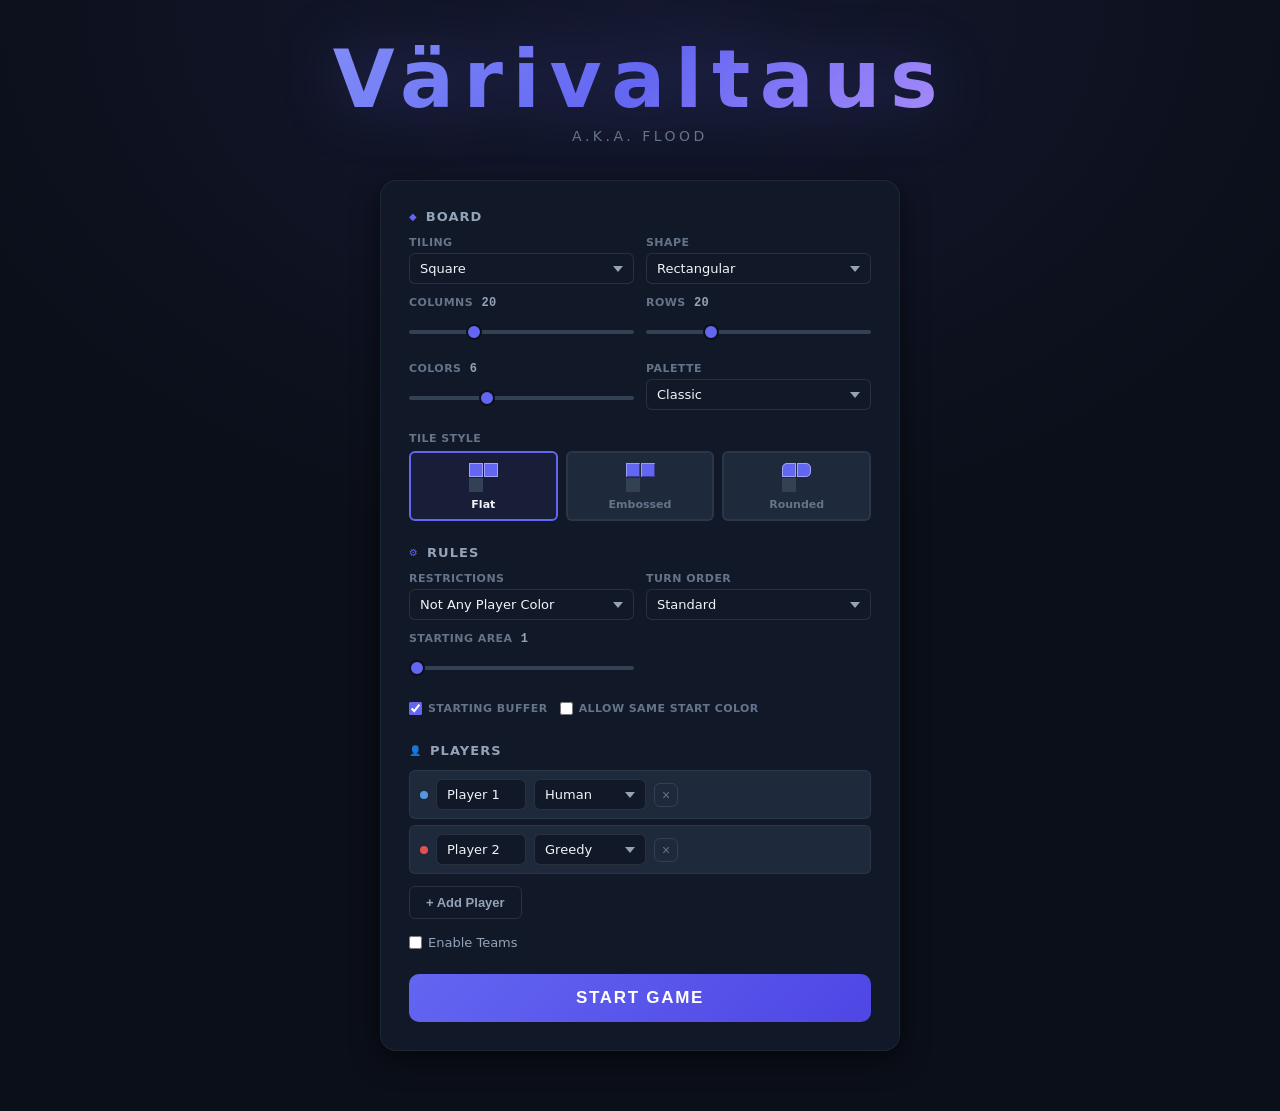
==== index.html @ b1b50ca6 "Add dual semi-regular tilings" ====
<!DOCTYPE html>
<html lang="en">
<head>
    <meta charset="UTF-8">
    <meta name="viewport" content="width=device-width, initial-scale=1.0, user-scalable=no">
    <title>Flood</title>
    <link rel="stylesheet" href="style.css">
</head>
<body>
    <!-- ==================== SETUP SCREEN ==================== -->
    <div id="setup-screen">
        <div class="setup-header">
            <h1 class="game-title">Värivaltaus</h1>
            <p class="game-subtitle">a.k.a. Flood</p>
        </div>

        <div id="setup-panel" class="setup-card">
            <div class="setup-section">
                <div class="section-heading">
                    <span class="section-icon">◆</span> Board
                </div>
                <div class="setup-grid">
                    <div class="setup-group">
                        <label for="board-type">Tiling</label>
                        <select id="board-type">
                            <option value="square">Square</option>
                            <option value="triangle">Triangle</option>
                            <option value="hex">Hex</option>
                            <option value="trihexagonal">Trihexagonal (3.6.3.6)</option>
                            <option value="truncated-hexagonal">Truncated Hexagonal (3.12.12)</option>
                            <option value="truncated-trihexagonal">Truncated Trihexagonal (4.6.12)</option>
                            <option value="snub-square">Snub Square (3.3.4.3.4)</option>
                            <option value="snub-trihexagonal">Snub Trihexagonal (3.3.3.3.6)</option>
                            <option value="elongated-triangular">Elongated Triangular (3.3.3.4.4)</option>
                            <option value="rhombitrihexagonal">Rhombitrihex</option>
                            <option value="pentagon-cairo">Cairo Pentagon</option>
                            <option value="pentagon-prismatic">Prismatic Pentagon (V3.3.3.4.4)</option>
                            <option value="pentagon-floret">Floret Pentagon (V3.3.3.3.6)</option>
                            <option value="deltoidal-trihexagonal">Deltoidal Trihexagonal (V3.4.6.4)</option>
                            <option value="rhombille">Rhombille (V3.6.3.6)</option>
                            <option value="triakis-triangular">Triakis Triangular (V3.12.12)</option>
                            <option value="kisrhombille">Kisrhombille (V4.6.12)</option>
                            <option value="tetrakis-square">Tetrakis Square (V4.8.8)</option>
                            <option value="4.8.8">Octagon & Square (4.8.8)</option>
                            <option value="voronoi-jittered">Voronoi (Jittered)</option>
                            <option value="voronoi-random">Voronoi (Random)</option>
                        </select>
                    </div>
                    <div class="setup-group">
                        <label for="board-shape">Shape</label>
                        <select id="board-shape">
                            <option value="rectangular">Rectangular</option>
                            <option value="triangular">Triangular</option>
                            <option value="hexagonal">Hexagonal</option>
                            <option value="circular">Circular</option>
                        </select>
                    </div>
                    <div class="setup-group">
                        <label>Columns <output id="board-cols-val">20</output></label>
                        <input type="range" id="board-cols" value="20" min="5" max="60" step="1" oninput="document.getElementById('board-cols-val').textContent=this.value">
                    </div>
                    <div class="setup-group">
                        <label>Rows <output id="board-rows-val">20</output></label>
                        <input type="range" id="board-rows" value="20" min="5" max="60" step="1" oninput="document.getElementById('board-rows-val').textContent=this.value">
                    </div>
                    <div class="setup-group">
                        <label>Colors <output id="color-count-val">6</output></label>
                        <input type="range" id="color-count" value="6" min="3" max="12" step="1" oninput="document.getElementById('color-count-val').textContent=this.value">
                    </div>
                    <div class="setup-group">
                        <label for="palette">Palette</label>
                        <select id="palette"></select>
                    </div>
                </div>
                <div class="tile-style-group">
                    <label>Tile Style</label>
                    <div class="tile-style-selector" id="tile-style-selector">
                        <button type="button" class="ts-btn active" data-style="flat">
                            <span class="ts-preview ts-flat"><span></span><span></span><span></span></span>
                            Flat
                        </button>
                        <button type="button" class="ts-btn" data-style="embossed">
                            <span class="ts-preview ts-embossed"><span></span><span></span><span></span></span>
                            Embossed
                        </button>
                        <button type="button" class="ts-btn" data-style="rounded">
                            <span class="ts-preview ts-rounded"><span></span><span></span><span></span></span>
                            Rounded
                        </button>
                    </div>
                    <input type="hidden" id="tile-style" value="flat">
                    <div class="tile-style-options" id="emboss-options" hidden>
                        <label>Emboss Size <output id="emboss-size-val">1.5</output></label>
                        <input type="range" id="emboss-size" min="0.5" max="4" step="0.5" value="1.5" oninput="document.getElementById('emboss-size-val').value=this.value">
                        <label>Emboss Strength <output id="emboss-opacity-val">50</output>%</label>
                        <input type="range" id="emboss-opacity" min="10" max="100" step="5" value="50" oninput="document.getElementById('emboss-opacity-val').value=this.value">
                    </div>
                    <div class="tile-style-options" id="gutter-options" hidden>
                        <label>Gutter Size <output id="gutter-size-val">4</output>%</label>
                        <input type="range" id="gutter-size" min="0" max="15" step="1" value="4" oninput="document.getElementById('gutter-size-val').value=this.value">
                    </div>
                </div>
            </div>

            <div class="setup-section">
                <div class="section-heading">
                    <span class="section-icon">⚙</span> Rules
                </div>
                <div class="setup-grid">
                    <div class="setup-group">
                        <label for="color-restrictions">Restrictions</label>
                        <select id="color-restrictions">
                            <option value="notOwnColor">Not Own Color</option>
                            <option value="notAnyPlayerColor" selected>Not Any Player Color</option>
                            <option value="notAdjacentEnemyColor">Not Adjacent Enemy</option>
                        </select>
                    </div>
                    <div class="setup-group">
                        <label for="turn-order">Turn Order</label>
                        <select id="turn-order">
                            <option value="players">Standard</option>
                            <option value="snake">Snake</option>
                        </select>
                    </div>

                    <div class="setup-group">
                        <label>Starting Area <output id="starting-area-size-val">1</output></label>
                        <input type="range" id="starting-area-size" value="1" min="1" max="10" step="1" oninput="document.getElementById('starting-area-size-val').textContent=this.value">
                    </div>
                    <div class="setup-group setup-group-checks">
                        <label class="check-label"><input type="checkbox" id="starting-area-buffer" checked> Starting buffer</label>
                        <label class="check-label"><input type="checkbox" id="allow-same-starting-color"> Allow same start color</label>
                    </div>
                </div>
            </div>

            <div class="setup-section">
                <div class="section-heading">
                    <span class="section-icon">👤</span> Players
                </div>
                <div id="player-setup-list"></div>
                <button id="add-player-button" class="btn-ghost">+ Add Player</button>

                <div class="teams-toggle-row">
                    <label class="check-label"><input type="checkbox" id="enable-teams"> Enable Teams</label>
                    <select id="team-territory" class="team-territory-select" style="display:none;">
                        <option value="separatePlayers">Separate territory</option>
                        <option value="merged">Merged territory</option>
                    </select>
                </div>
                <div id="team-assign-panel" style="display:none;"></div>
            </div>

            <button id="start-button">START GAME</button>
        </div>
    </div>

    <!-- ==================== GAME SCREEN ==================== -->
    <div id="game-screen" hidden>
        <div id="game-top-bar">
            <div id="scoreboard"></div>
            <div id="turn-counter">
                <span class="turn-label">Turn</span>
                <span id="turn-count">0</span>
            </div>
        </div>

        <div id="player-strip-top" class="player-strip strip-h" hidden></div>

        <div id="game-middle">
            <div id="player-strip-left" class="player-strip strip-v" hidden></div>
            <div id="canvas-area">
                <canvas id="game-canvas"></canvas>
            </div>
            <div id="player-strip-right" class="player-strip strip-v" hidden></div>
        </div>

        <div id="player-strip-bottom" class="player-strip strip-h" hidden></div>

        <div id="game-bottom-bar">
            <div id="current-turn-info"></div>
            <div id="autoplay-controls" hidden>
                <button id="play-pause-button" class="ctrl-btn" title="Play / Pause">▶</button>
                <button id="step-button" class="ctrl-btn" title="Step once">⏭</button>
                <input type="range" id="speed-slider" min="0" max="1000" step="50" value="500" title="Speed">
            </div>
            <div class="bottom-bar-spacer"></div>
            <button id="show-results-button" class="ctrl-btn" hidden title="Show Results">🏆</button>
            <button id="reset-button" class="ctrl-btn" title="Back to setup">✕</button>
        </div>

        <div id="game-over-overlay" hidden>
            <div class="game-over-card">
                <h2 id="game-over-title"></h2>
                <div id="game-over-scores"></div>
                <div class="game-over-actions">
                    <button id="play-again-button" class="btn-primary">Play Again</button>
                    <button id="view-board-button" class="btn-ghost">View Board</button>
                    <button id="back-to-setup-button" class="btn-ghost">Change Settings</button>
                </div>
            </div>
        </div>
    </div>

    <div id="game-status" style="display:none;"></div>

    <script type="module" src="js/main.js"></script>
</body>
</html>
---- style.css ----
/* ===== DESIGN TOKENS ===== */
:root {
    --bg-deep: #0b0f19;
    --bg-primary: #111827;
    --bg-surface: #1e293b;
    --bg-elevated: #334155;
    --bg-hover: #475569;
    --border-subtle: rgba(255,255,255,0.06);
    --border-default: rgba(255,255,255,0.10);
    --border-emphasis: rgba(255,255,255,0.22);
    --text-primary: #f1f5f9;
    --text-secondary: #94a3b8;
    --text-muted: #64748b;
    --accent: #6366f1;
    --accent-hover: #818cf8;
    --accent-glow: rgba(99,102,241,0.35);
    --success: #22c55e;
    --danger: #ef4444;
    --warning: #f59e0b;
    --radius-sm: 6px;
    --radius-md: 10px;
    --radius-lg: 16px;
    --radius-xl: 24px;
    --shadow-sm: 0 1px 3px rgba(0,0,0,0.4);
    --shadow-md: 0 4px 14px rgba(0,0,0,0.45);
    --shadow-lg: 0 8px 28px rgba(0,0,0,0.55);
    --font: 'Inter', 'Segoe UI', system-ui, -apple-system, sans-serif;
    --font-mono: 'JetBrains Mono', 'Fira Code', 'Consolas', monospace;
    --transition: 0.15s ease;
}

/* ===== RESET & BASE ===== */
*, *::before, *::after { box-sizing: border-box; margin: 0; padding: 0; }

html, body {
    height: 100%;
}

body {
    overflow: hidden;
    font-family: var(--font);
    background: var(--bg-deep);
    color: var(--text-primary);
    -webkit-font-smoothing: antialiased;
    -moz-osx-font-smoothing: grayscale;
    -webkit-tap-highlight-color: transparent;
    user-select: none;
    -webkit-user-select: none;
}

body:has(#setup-screen:not([hidden])) {
    overflow: auto;
}

/* ===== SHARED UI ===== */
.btn-primary {
    display: inline-flex;
    align-items: center;
    justify-content: center;
    padding: 12px 32px;
    font-size: 16px;
    font-weight: 700;
    letter-spacing: 0.06em;
    color: #fff;
    background: var(--accent);
    border: none;
    border-radius: var(--radius-md);
    cursor: pointer;
    transition: background var(--transition), box-shadow var(--transition), transform var(--transition);
    box-shadow: 0 0 0 0 var(--accent-glow);
}
.btn-primary:hover  { background: var(--accent-hover); box-shadow: 0 0 20px var(--accent-glow); }
.btn-primary:active { transform: scale(0.97); }

.btn-ghost {
    display: inline-flex;
    align-items: center;
    padding: 8px 16px;
    font-size: 13px;
    font-weight: 600;
    color: var(--text-secondary);
    background: transparent;
    border: 1px solid var(--border-default);
    border-radius: var(--radius-sm);
    cursor: pointer;
    transition: color var(--transition), border-color var(--transition), background var(--transition);
}
.btn-ghost:hover { color: var(--text-primary); border-color: var(--border-emphasis); background: var(--bg-surface); }

/* Custom form controls */
select, input[type="number"] {
    width: 100%;
    padding: 7px 10px;
    font-size: 13px;
    font-family: var(--font);
    color: var(--text-primary);
    background: var(--bg-primary);
    border: 1px solid var(--border-default);
    border-radius: var(--radius-sm);
    outline: none;
    transition: border-color var(--transition);
    appearance: none;
    -webkit-appearance: none;
}
select { background-image: url("data:image/svg+xml,%3Csvg xmlns='http://www.w3.org/2000/svg' width='10' height='6'%3E%3Cpath d='M0 0l5 6 5-6z' fill='%2394a3b8'/%3E%3C/svg%3E"); background-repeat: no-repeat; background-position: right 10px center; padding-right: 28px; }
select:focus, input[type="number"]:focus { border-color: var(--accent); }
input[type="number"] { -moz-appearance: textfield; }
input[type="number"]::-webkit-inner-spin-button,
input[type="number"]::-webkit-outer-spin-button { opacity: 1; }

input[type="range"] {
    -webkit-appearance: none;
    appearance: none;
    height: 20px;
    background: transparent;
    outline: none;
    cursor: pointer;
}
input[type="range"]::-webkit-slider-runnable-track {
    height: 4px;
    background: var(--bg-elevated);
    border-radius: 2px;
}
input[type="range"]::-webkit-slider-thumb {
    -webkit-appearance: none;
    width: 16px; height: 16px;
    border-radius: 50%;
    background: var(--accent);
    cursor: pointer;
    border: 2px solid var(--bg-deep);
    margin-top: -6px;
}
input[type="range"]::-moz-range-track {
    height: 4px;
    background: var(--bg-elevated);
    border-radius: 2px;
}
input[type="range"]::-moz-range-thumb {
    width: 16px; height: 16px;
    border-radius: 50%;
    background: var(--accent);
    cursor: pointer;
    border: 2px solid var(--bg-deep);
}
input[type="range"]:focus-visible::-webkit-slider-thumb {
    box-shadow: 0 0 0 3px var(--accent-glow);
}
input[type="range"]:focus-visible::-moz-range-thumb {
    box-shadow: 0 0 0 3px var(--accent-glow);
}

input[type="checkbox"] {
    accent-color: var(--accent);
}

/* ===== SETUP SCREEN ===== */
#setup-screen {
    display: flex;
    flex-direction: column;
    align-items: center;
    min-height: 100vh;
    padding: 40px 20px 60px;
    overflow-y: auto;
    background:
        radial-gradient(ellipse 60% 50% at 50% 0%, rgba(99,102,241,0.10) 0%, transparent 100%),
        var(--bg-deep);
}
#setup-screen[hidden] { display: none; }

.setup-header {
    text-align: center;
    margin-bottom: 36px;
}

.game-title {
    font-size: clamp(48px, 10vw, 80px);
    font-weight: 900;
    letter-spacing: 0.12em;
    background: linear-gradient(135deg, #818cf8, #6366f1, #a78bfa);
    -webkit-background-clip: text;
    -webkit-text-fill-color: transparent;
    background-clip: text;
    line-height: 1;
    text-shadow: none;
    filter: drop-shadow(0 0 30px rgba(99,102,241,0.3));
}

.game-subtitle {
    font-size: 14px;
    font-weight: 500;
    letter-spacing: 0.25em;
    text-transform: uppercase;
    color: var(--text-muted);
    margin-top: 8px;
}

.setup-card {
    width: 100%;
    max-width: 520px;
    background: var(--bg-primary);
    border: 1px solid var(--border-subtle);
    border-radius: var(--radius-lg);
    padding: 28px;
    display: flex;
    flex-direction: column;
    gap: 24px;
    box-shadow: var(--shadow-lg);
}

.setup-section {
    display: flex;
    flex-direction: column;
    gap: 12px;
}

.section-heading {
    display: flex;
    align-items: center;
    gap: 8px;
    font-size: 13px;
    font-weight: 700;
    text-transform: uppercase;
    letter-spacing: 0.08em;
    color: var(--text-secondary);
}
.section-icon { color: var(--accent); font-size: 10px; }

.setup-grid {
    display: grid;
    grid-template-columns: 1fr 1fr;
    gap: 12px;
}

.setup-group {
    display: flex;
    flex-direction: column;
    gap: 4px;
}
.setup-group > label {
    font-size: 11px;
    font-weight: 600;
    text-transform: uppercase;
    letter-spacing: 0.04em;
    color: var(--text-muted);
}
.setup-group > label output {
    font-family: var(--font-mono);
    font-size: 12px;
    color: var(--text-secondary);
    margin-left: 4px;
}
.setup-group > input[type="range"] {
    margin-top: 8px;
    margin-bottom: 8px;
}

/* Tile style selector */
.tile-style-group {
    margin-top: 4px;
}
.tile-style-group > label {
    display: block;
    font-size: 11px;
    font-weight: 600;
    text-transform: uppercase;
    letter-spacing: 0.04em;
    color: var(--text-muted);
    margin-bottom: 6px;
}
.tile-style-options {
    margin-top: 8px;
}
.tile-style-options label {
    font-size: 11px;
    color: var(--text-muted);
}
.tile-style-options input[type="range"] {
    width: 100%;
    margin-top: 2px;
}
.tile-style-options[hidden] { display: none; }
.tile-style-selector {
    display: flex;
    gap: 8px;
}
.ts-btn {
    flex: 1;
    display: flex;
    flex-direction: column;
    align-items: center;
    gap: 6px;
    padding: 10px 8px 8px;
    font-size: 11px;
    font-weight: 600;
    font-family: var(--font);
    color: var(--text-muted);
    background: var(--bg-surface);
    border: 2px solid var(--border-subtle);
    border-radius: var(--radius-sm);
    cursor: pointer;
    transition: border-color var(--transition), color var(--transition), background var(--transition);
}
.ts-btn:hover { border-color: var(--border-emphasis); color: var(--text-secondary); }
.ts-btn.active {
    border-color: var(--accent);
    color: var(--text-primary);
    background: rgba(99,102,241,0.08);
}

/* Preview thumbnails */
.ts-preview {
    display: grid;
    grid-template-columns: 14px 14px;
    grid-template-rows: 14px 14px;
    gap: 1px;
    width: 29px;
    height: 29px;
}
.ts-preview > span {
    background: var(--accent);
}
.ts-preview > span:nth-child(1) { border-radius: 0; }
.ts-preview > span:nth-child(2) { border-radius: 0; }
.ts-preview > span:nth-child(3) { background: var(--bg-elevated); grid-column: 1; grid-row: 2; }

/* Flat preview: sharp edges, thin outline */
.ts-flat > span:nth-child(1),
.ts-flat > span:nth-child(2) {
    outline: 1px solid rgba(255,255,255,0.4);
    outline-offset: -1px;
}

/* Embossed preview: bevel effect */
.ts-embossed > span:nth-child(1),
.ts-embossed > span:nth-child(2) {
    box-shadow:
        inset 1px 1px 0 rgba(255,255,255,0.35),
        inset -1px -1px 0 rgba(0,0,0,0.4);
}

/* Rounded preview: rounded outer corners */
.ts-rounded > span:nth-child(1) {
    border-radius: 5px 0 0 0;
    outline: 1px solid rgba(255,255,255,0.4);
    outline-offset: -1px;
}
.ts-rounded > span:nth-child(2) {
    border-radius: 0 5px 5px 0;
    outline: 1px solid rgba(255,255,255,0.4);
    outline-offset: -1px;
}

.setup-group-checks {
    grid-column: span 2;
    flex-direction: row;
    flex-wrap: wrap;
    gap: 12px;
    padding-top: 4px;
    padding-bottom: 4px;
}
.check-label {
    display: inline-flex;
    align-items: center;
    gap: 6px;
    font-size: 13px;
    color: var(--text-secondary);
    cursor: pointer;
}

/* Player setup rows */
#player-setup-list {
    display: flex;
    flex-direction: column;
    gap: 6px;
}

.player-setup-row {
    display: flex;
    gap: 8px;
    align-items: center;
    padding: 8px 10px;
    background: var(--bg-surface);
    border: 1px solid var(--border-subtle);
    border-radius: var(--radius-sm);
    font-size: 13px;
}
.player-setup-row input[type="text"] {
    width: 90px;
    padding: 7px 10px;
    font-size: 13px;
    font-family: var(--font);
    color: var(--text-primary);
    background: var(--bg-primary);
    border: 1px solid var(--border-default);
    border-radius: var(--radius-sm);
    outline: none;
}
.player-setup-row input[type="text"]:focus { border-color: var(--accent); }

.player-setup-row select,
.player-setup-row input[type="number"] {
    width: auto;
    min-width: 50px;
}
.player-setup-row input[type="number"] { width: 48px; text-align: center; }

.player-badge {
    width: 8px;
    height: 8px;
    border-radius: 50%;
    flex-shrink: 0;
}

.remove-player-btn {
    width: 24px;
    height: 24px;
    display: flex;
    align-items: center;
    justify-content: center;
    font-size: 14px;
    color: var(--text-muted);
    background: transparent;
    border: 1px solid var(--border-default);
    border-radius: var(--radius-sm);
    cursor: pointer;
    transition: color var(--transition), border-color var(--transition), background var(--transition);
    flex-shrink: 0;
}
.remove-player-btn:hover { color: var(--danger); border-color: var(--danger); background: rgba(239,68,68,0.1); }

#add-player-button { align-self: flex-start; }

/* Teams toggle & assignment */
.teams-toggle-row {
    display: flex;
    align-items: center;
    gap: 12px;
    margin-top: 4px;
}
.team-territory-select {
    width: auto;
    min-width: 140px;
}

#team-assign-panel {
    display: flex;
    flex-direction: column;
    gap: 4px;
    margin-top: 8px;
    padding: 10px;
    background: var(--bg-surface);
    border: 1px solid var(--border-subtle);
    border-radius: var(--radius-sm);
}

.team-assign-row {
    display: flex;
    align-items: center;
    gap: 8px;
}
.team-assign-name {
    font-size: 13px;
    font-weight: 500;
    color: var(--text-secondary);
    min-width: 70px;
}
.team-btn-group {
    display: flex;
    gap: 4px;
    margin-left: auto;
}
.team-btn {
    width: 28px;
    height: 28px;
    display: flex;
    align-items: center;
    justify-content: center;
    font-size: 12px;
    font-weight: 700;
    color: var(--text-muted);
    background: var(--bg-primary);
    border: 1px solid var(--border-default);
    border-radius: var(--radius-sm);
    cursor: pointer;
    transition: all var(--transition);
}
.team-btn:hover { border-color: var(--border-emphasis); color: var(--text-primary); }
.team-btn.active {
    background: hsl(var(--team-hue), 50%, 25%);
    border-color: hsl(var(--team-hue), 60%, 45%);
    color: hsl(var(--team-hue), 80%, 80%);
    box-shadow: 0 0 8px hsl(var(--team-hue), 60%, 30%);
}
.team-btn-add {
    border-style: dashed;
    color: var(--text-muted);
}
.team-btn-add:hover { color: var(--accent); border-color: var(--accent); }

#start-button {
    width: 100%;
    padding: 14px 32px;
    font-size: 17px;
    font-weight: 800;
    letter-spacing: 0.1em;
    color: #fff;
    background: linear-gradient(135deg, var(--accent), #4f46e5);
    border: none;
    border-radius: var(--radius-md);
    cursor: pointer;
    transition: box-shadow var(--transition), transform var(--transition);
    box-shadow: 0 0 0 0 var(--accent-glow);
}
#start-button:hover  { box-shadow: 0 0 28px var(--accent-glow); }
#start-button:active { transform: scale(0.98); }

/* ===== GAME SCREEN ===== */
#game-screen {
    display: flex;
    flex-direction: column;
    height: 100vh;
    height: 100dvh;
    width: 100vw;
    background: var(--bg-deep);
    position: relative;
}
#game-screen[hidden] { display: none; }
#game-over-overlay[hidden] { display: none; }

/* Top bar */
#game-top-bar {
    flex-shrink: 0;
    display: flex;
    align-items: center;
    justify-content: space-between;
    padding: 8px 12px;
    background: var(--bg-primary);
    border-bottom: 1px solid var(--border-subtle);
    z-index: 10;
    gap: 8px;
}

#scoreboard {
    display: flex;
    gap: 6px;
    flex-wrap: wrap;
    flex: 1;
    min-width: 0;
}

.score-card {
    display: flex;
    align-items: center;
    gap: 8px;
    padding: 5px 10px;
    background: var(--bg-surface);
    border: 1px solid var(--border-subtle);
    border-radius: var(--radius-sm);
    font-size: 13px;
    white-space: nowrap;
    transition: border-color var(--transition), box-shadow var(--transition);
    position: relative;
    overflow: hidden;
}
.score-card::before {
    content: '';
    position: absolute;
    left: 0; top: 0; bottom: 0;
    width: 3px;
}
.score-card.active {
    border-color: var(--accent);
    box-shadow: 0 0 12px var(--accent-glow);
    background: rgba(99,102,241,0.08);
}
.score-card .sc-name  { font-weight: 600; }
.score-card .sc-type  { font-size: 10px; font-weight: 600; text-transform: uppercase; letter-spacing: 0.05em; color: var(--text-muted); background: var(--bg-elevated); padding: 1px 5px; border-radius: 3px; }
.score-card .sc-score { font-family: var(--font-mono); font-size: 13px; color: var(--text-secondary); margin-left: auto; }
.score-card .sc-pct   { font-family: var(--font-mono); font-size: 11px; color: var(--text-muted); }

.score-card .sc-bar {
    position: absolute;
    left: 0; bottom: 0;
    height: 2px;
    transition: width 0.3s ease;
    opacity: 0.6;
}

#turn-counter {
    display: flex;
    align-items: center;
    gap: 6px;
    font-size: 13px;
    color: var(--text-muted);
    flex-shrink: 0;
    padding: 0 4px;
}
#turn-counter .turn-label { font-weight: 600; text-transform: uppercase; font-size: 10px; letter-spacing: 0.06em; }
#turn-count { font-family: var(--font-mono); font-size: 15px; font-weight: 700; color: var(--text-secondary); }

/* Canvas area */
#game-middle {
    flex: 1;
    display: flex;
    min-height: 0;
}

#canvas-area {
    flex: 1;
    display: flex;
    align-items: center;
    justify-content: center;
    overflow: hidden;
    padding: 8px;
    min-height: 0;
    min-width: 0;
}

#game-canvas {
    display: block;
}

/* Bottom bar */
#game-bottom-bar {
    flex-shrink: 0;
    display: flex;
    align-items: center;
    gap: 10px;
    padding: 8px 12px 12px;
    background: var(--bg-primary);
    border-top: 1px solid var(--border-subtle);
    z-index: 10;
}

#current-turn-info {
    font-size: 13px;
    font-weight: 600;
    color: var(--text-secondary);
    text-align: left;
    min-height: 18px;
    white-space: nowrap;
}
#current-turn-info .cti-name { color: var(--text-primary); }
#current-turn-info .cti-type { font-size: 11px; color: var(--text-muted); font-weight: 500; }

/* Player color strips */
.player-strip {
    display: flex;
    align-items: center;
    justify-content: center;
    gap: 4px;
    padding: 6px;
    background: var(--bg-primary);
    border: 0 solid var(--border-subtle);
    flex-shrink: 0;
}
.player-strip[hidden] { display: none; }

.strip-h {
    flex-direction: row;
    flex-wrap: wrap;
}
#player-strip-top    { border-bottom-width: 1px; }
#player-strip-bottom { border-top-width: 1px; }

.strip-v {
    flex-direction: column;
    flex-wrap: wrap;
}
#player-strip-left  { border-right-width: 1px; }
#player-strip-right { border-left-width: 1px; }

.player-strip .strip-label {
    font-size: 11px;
    font-weight: 700;
    text-transform: uppercase;
    letter-spacing: 0.04em;
    color: var(--text-muted);
    padding: 0 4px;
    white-space: nowrap;
}

.player-strip .strip-buttons {
    display: flex;
    gap: 6px;
    flex-wrap: wrap;
    align-items: center;
    justify-content: center;
}
.strip-v .strip-buttons {
    flex-direction: column;
}

.player-strip.strip-inactive {
    opacity: 0.35;
    pointer-events: none;
}
.player-strip.strip-active .strip-label {
    color: var(--text-primary);
}

.strip-player-set {
    display: flex;
    align-items: center;
    gap: 8px;
}
.strip-v .strip-player-set {
    flex-direction: column;
}
.strip-player-set.strip-player-inactive {
    opacity: 0.3;
    pointer-events: none;
}
.strip-player-set.strip-player-inactive .strip-label {
    color: var(--text-muted);
}

.color-btn {
    width: 44px;
    height: 44px;
    border: 3px solid transparent;
    border-radius: var(--radius-md);
    cursor: pointer;
    transition: transform var(--transition), box-shadow var(--transition), opacity var(--transition), border-color var(--transition);
    position: relative;
    outline: none;
}
.color-btn:hover:not(:disabled) {
    transform: scale(1.15);
    box-shadow: 0 0 16px rgba(255,255,255,0.15);
    z-index: 1;
}
.color-btn:active:not(:disabled) { transform: scale(1.05); }
.color-btn:disabled {
    opacity: 0.18;
    cursor: not-allowed;
    transform: none;
}
/* Current player's own color - special indicator */
.color-btn.is-current {
    opacity: 0.35;
    border-color: var(--text-primary);
    cursor: default;
}
.color-btn.is-current::after {
    content: '';
    position: absolute;
    inset: 0;
    border-radius: calc(var(--radius-md) - 3px);
    background: repeating-linear-gradient(
        -45deg,
        transparent, transparent 3px,
        rgba(0,0,0,0.25) 3px, rgba(0,0,0,0.25) 5px
    );
}
/* Opponent-occupied color indicator */
.color-btn.is-opponent {
    opacity: 0.22;
}
.color-btn.is-opponent::after {
    content: '✕';
    position: absolute;
    inset: 0;
    display: flex;
    align-items: center;
    justify-content: center;
    font-size: 18px;
    font-weight: 900;
    color: rgba(255,255,255,0.5);
}

/* Autoplay controls */
#autoplay-controls {
    display: flex;
    align-items: center;
    gap: 8px;
    max-width: 280px;
}
#autoplay-controls[hidden] { display: none; }

.bottom-bar-spacer { flex: 1; }

.ctrl-btn {
    width: 36px;
    height: 36px;
    display: flex;
    align-items: center;
    justify-content: center;
    font-size: 14px;
    color: var(--text-secondary);
    background: var(--bg-surface);
    border: 1px solid var(--border-default);
    border-radius: var(--radius-sm);
    cursor: pointer;
    transition: color var(--transition), border-color var(--transition), background var(--transition);
    flex-shrink: 0;
}
.ctrl-btn:hover { color: var(--text-primary); border-color: var(--border-emphasis); background: var(--bg-elevated); }
.ctrl-btn:disabled { opacity: 0.3; cursor: not-allowed; }
.ctrl-btn-end { color: var(--text-muted); }
.ctrl-btn-end:hover { color: var(--danger); border-color: var(--danger); }

#speed-slider { flex: 1; min-width: 60px; }

/* Game Over overlay */
#game-over-overlay {
    position: absolute;
    inset: 0;
    z-index: 100;
    display: flex;
    align-items: center;
    justify-content: center;
    background: rgba(11,15,25,0.85);
    backdrop-filter: blur(8px);
    -webkit-backdrop-filter: blur(8px);
    animation: fadeIn 0.3s ease;
}

.game-over-card {
    text-align: center;
    background: var(--bg-primary);
    border: 1px solid var(--border-default);
    border-radius: var(--radius-lg);
    padding: 36px 44px;
    box-shadow: var(--shadow-lg);
    max-width: 400px;
    width: calc(100% - 40px);
}

#game-over-title {
    font-size: 28px;
    font-weight: 900;
    letter-spacing: 0.04em;
    margin-bottom: 20px;
    background: linear-gradient(135deg, #fbbf24, #f59e0b);
    -webkit-background-clip: text;
    -webkit-text-fill-color: transparent;
    background-clip: text;
}

#game-over-scores {
    display: flex;
    flex-direction: column;
    gap: 8px;
    margin-bottom: 28px;
}

.go-score-row {
    display: block;
    padding: 8px 12px;
    background: var(--bg-surface);
    border-radius: var(--radius-sm);
    font-size: 14px;
}
.go-row-top {
    display: flex;
    align-items: center;
    gap: 10px;
    margin-bottom: 4px;
}
.go-score-row.winner { border: 1px solid var(--warning); background: rgba(245,158,11,0.08); }
.go-rank    { font-weight: 800; color: var(--text-muted); width: 24px; text-align: center; }
.go-color   { width: 12px; height: 12px; border-radius: 50%; flex-shrink: 0; }
.go-name    { font-weight: 600; flex: 1; text-align: left; }
.go-type    { font-size: 10px; color: var(--text-muted); text-transform: uppercase; }
.go-tiles   { font-family: var(--font-mono); color: var(--text-secondary); }
.go-pct     { font-size: 11px; color: var(--text-muted); }
.go-bar-track {
    display: block;
    height: 10px;
    background: rgba(255,255,255,0.1);
    border-radius: 5px;
    overflow: hidden;
}
.go-bar-fill {
    display: block;
    height: 10px;
    border-radius: 5px;
    transition: width 0.6s ease;
}

.game-over-actions {
    display: flex;
    gap: 10px;
    justify-content: center;
    flex-wrap: wrap;
}

/* Show Results button in bottom bar */
#show-results-button[hidden] { display: none; }

/* Hidden game-status (kept for JS compat) */
#game-status { display: none; }

/* ===== ANIMATIONS ===== */
@keyframes fadeIn {
    from { opacity: 0; }
    to   { opacity: 1; }
}

/* ===== RESPONSIVE ===== */
@media (max-width: 600px) {
    #setup-screen { padding: 24px 14px 48px; }
    .setup-card   { padding: 20px 16px; }
    .setup-grid   { grid-template-columns: 1fr 1fr; gap: 8px; }

    #game-top-bar { padding: 6px 8px; flex-wrap: wrap; }
    .score-card   { padding: 4px 8px; font-size: 12px; }
    .score-card .sc-type { display: none; }

    #game-bottom-bar { padding: 6px 8px 10px; }

    .color-btn { width: 36px; height: 36px; }

    /* On mobile, hide left/right strips — only top/bottom used */
    #player-strip-left,
    #player-strip-right { display: none !important; }

    .game-over-card { padding: 28px 20px; }
}

@media (max-width: 380px) {
    .setup-grid { grid-template-columns: 1fr; }
    .color-btn  { width: 32px; height: 32px; }
    .score-card .sc-pct { display: none; }
}

@media (min-width: 900px) {
    .color-btn { width: 48px; height: 48px; }
}
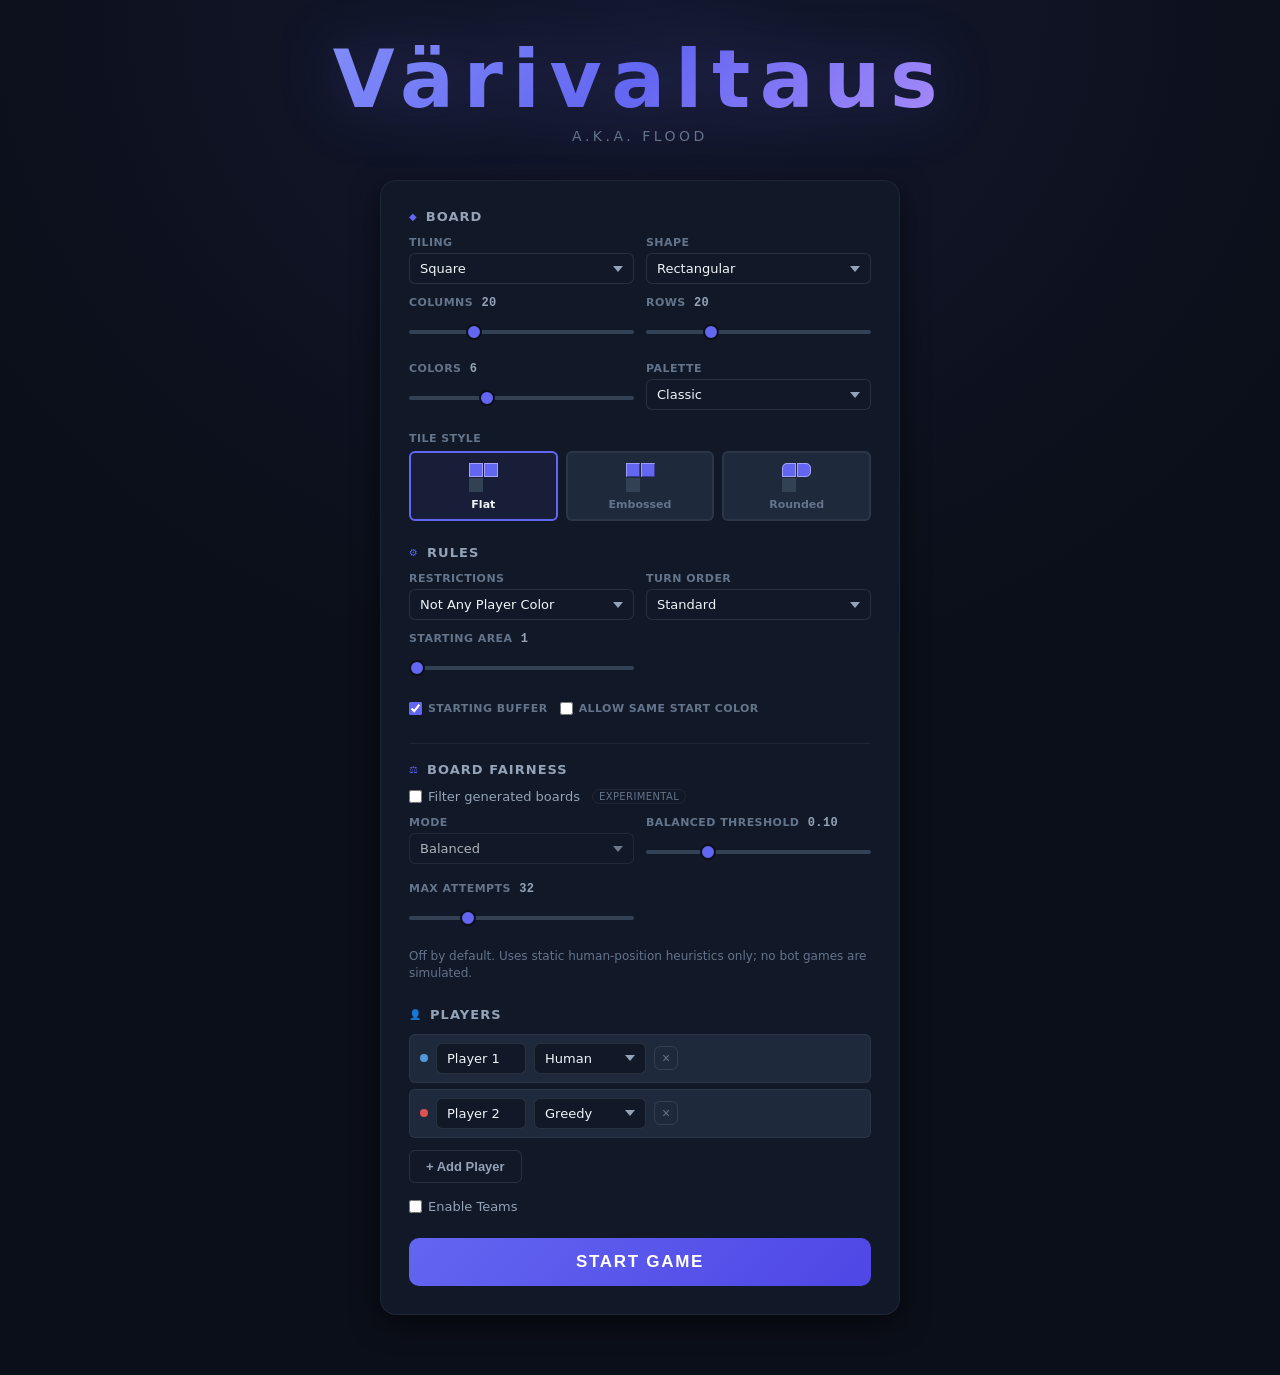
==== commit fe69c579: "Add human fairness seed filtering Implements browser-side human-v-human board fairness evaluation, o" ====
--- a/index.html
+++ b/index.html
@@ -24,6 +24,7 @@
                         <label for="board-type">Tiling</label>
                         <select id="board-type">
                             <option value="square">Square</option>
+                            <option value="brick">Brick</option>
                             <option value="triangle">Triangle</option>
                             <option value="hex">Hex</option>
                             <option value="trihexagonal">Trihexagonal (3.6.3.6)</option>
@@ -42,6 +43,7 @@
                             <option value="kisrhombille">Kisrhombille (V4.6.12)</option>
                             <option value="tetrakis-square">Tetrakis Square (V4.8.8)</option>
                             <option value="4.8.8">Octagon & Square (4.8.8)</option>
+                            <option value="pythagorean">Pythagorean</option>
                             <option value="voronoi-jittered">Voronoi (Jittered)</option>
                             <option value="voronoi-random">Voronoi (Random)</option>
                         </select>
@@ -53,15 +55,26 @@
                             <option value="triangular">Triangular</option>
                             <option value="hexagonal">Hexagonal</option>
                             <option value="circular">Circular</option>
-                        </select>
-                    </div>
-                    <div class="setup-group">
+                            <option value="ellipse-v">Ellipse (V)</option>
+                            <option value="ellipse-h">Ellipse (H)</option>
+                            <option value="gemstone">Gemstone</option>
+                            <option value="donut">Donut</option>
+                            <option value="hourglass-v">Hourglass (V)</option>
+                            <option value="hourglass-h">Hourglass (H)</option>
+                            <option value="plus">Plus-sign</option>
+                        </select>
+                    </div>
+                    <div class="setup-group" id="cols-group">
                         <label>Columns <output id="board-cols-val">20</output></label>
                         <input type="range" id="board-cols" value="20" min="5" max="60" step="1" oninput="document.getElementById('board-cols-val').textContent=this.value">
                     </div>
-                    <div class="setup-group">
+                    <div class="setup-group" id="rows-group">
                         <label>Rows <output id="board-rows-val">20</output></label>
                         <input type="range" id="board-rows" value="20" min="5" max="60" step="1" oninput="document.getElementById('board-rows-val').textContent=this.value">
+                    </div>
+                    <div class="setup-group" id="size-group" style="display:none;">
+                        <label>Size <output id="board-size-val">25</output></label>
+                        <input type="range" id="board-size" value="25" min="10" max="80" step="1" oninput="document.getElementById('board-size-val').textContent=this.value">
                     </div>
                     <div class="setup-group">
                         <label>Colors <output id="color-count-val">6</output></label>
@@ -134,6 +147,46 @@
                 </div>
             </div>
 
+            <div class="setup-section fairness-setup-section">
+                <div class="section-heading">
+                    <span class="section-icon">⚖</span> Board Fairness
+                </div>
+                <label class="check-label fairness-master-toggle"><input type="checkbox" id="human-fairness-enabled"> Filter generated boards <span class="experimental-label">experimental</span></label>
+                <div class="setup-grid fairness-options" id="human-fairness-options">
+                    <div class="setup-group">
+                        <label for="human-fairness-mode">Mode</label>
+                        <select id="human-fairness-mode" disabled>
+                            <option value="balanced">Balanced</option>
+                            <option value="handicap">Handicap</option>
+                        </select>
+                    </div>
+                    <div class="setup-group" id="human-fairness-target-group">
+                        <label for="human-fairness-target">Favored Player</label>
+                        <select id="human-fairness-target" disabled>
+                            <option value="0">Player 1</option>
+                            <option value="1">Player 2</option>
+                        </select>
+                    </div>
+                    <div class="setup-group" id="human-fairness-threshold-group">
+                        <label>Balanced Threshold <output id="human-fairness-threshold-val">0.10</output></label>
+                        <input type="range" id="human-fairness-threshold" value="0.10" min="0.03" max="0.30" step="0.01" disabled oninput="document.getElementById('human-fairness-threshold-val').textContent=Number(this.value).toFixed(2)">
+                    </div>
+                    <div class="setup-group" id="human-fairness-strength-group">
+                        <label for="human-fairness-strength">Handicap Strength</label>
+                        <select id="human-fairness-strength" disabled>
+                            <option value="mild">Mild bias</option>
+                            <option value="medium">Medium bias</option>
+                            <option value="strong">Strong bias</option>
+                        </select>
+                    </div>
+                    <div class="setup-group">
+                        <label>Max Attempts <output id="human-fairness-attempts-val">32</output></label>
+                        <input type="range" id="human-fairness-attempts" value="32" min="1" max="128" step="1" disabled oninput="document.getElementById('human-fairness-attempts-val').textContent=this.value">
+                    </div>
+                </div>
+                <p class="fairness-help">Off by default. Uses static human-position heuristics only; no bot games are simulated.</p>
+            </div>
+
             <div class="setup-section">
                 <div class="section-heading">
                     <span class="section-icon">👤</span> Players
@@ -159,6 +212,7 @@
     <div id="game-screen" hidden>
         <div id="game-top-bar">
             <div id="scoreboard"></div>
+            <div id="fairness-badge" class="fairness-badge" hidden></div>
             <div id="turn-counter">
                 <span class="turn-label">Turn</span>
                 <span id="turn-count">0</span>
--- a/style.css
+++ b/style.css
@@ -928,3 +928,72 @@
 @media (min-width: 900px) {
     .color-btn { width: 48px; height: 48px; }
 }
+
+/* Human board fairness filtering */
+.fairness-setup-section {
+    border-top: 1px solid var(--border-subtle);
+    padding-top: 18px;
+}
+
+.fairness-master-toggle {
+    align-self: flex-start;
+}
+
+.experimental-label {
+    margin-left: 6px;
+    padding: 1px 6px;
+    border: 1px solid var(--border-subtle);
+    border-radius: 999px;
+    font-size: 10px;
+    color: var(--text-muted);
+    text-transform: uppercase;
+    letter-spacing: 0.04em;
+}
+
+.fairness-options[hidden],
+.fairness-options [hidden] {
+    display: none !important;
+}
+
+.fairness-help {
+    margin: 0;
+    font-size: 12px;
+    line-height: 1.45;
+    color: var(--text-muted);
+}
+
+.fairness-badge {
+    justify-self: center;
+    max-width: min(460px, 44vw);
+    padding: 6px 10px;
+    border: 1px solid var(--border-subtle);
+    border-radius: 999px;
+    background: var(--bg-secondary);
+    color: var(--text-secondary);
+    font-size: 11px;
+    font-weight: 600;
+    letter-spacing: 0.02em;
+    white-space: nowrap;
+    overflow: hidden;
+    text-overflow: ellipsis;
+}
+
+.fairness-excellent,
+.fairness-balanced {
+    border-color: rgba(34, 197, 94, 0.35);
+}
+
+.fairness-biased,
+.fairness-strongly-biased {
+    border-color: rgba(245, 158, 11, 0.4);
+}
+
+@media (max-width: 700px) {
+    .fairness-badge {
+        order: 3;
+        grid-column: 1 / -1;
+        max-width: 100%;
+        justify-self: stretch;
+        text-align: center;
+    }
+}
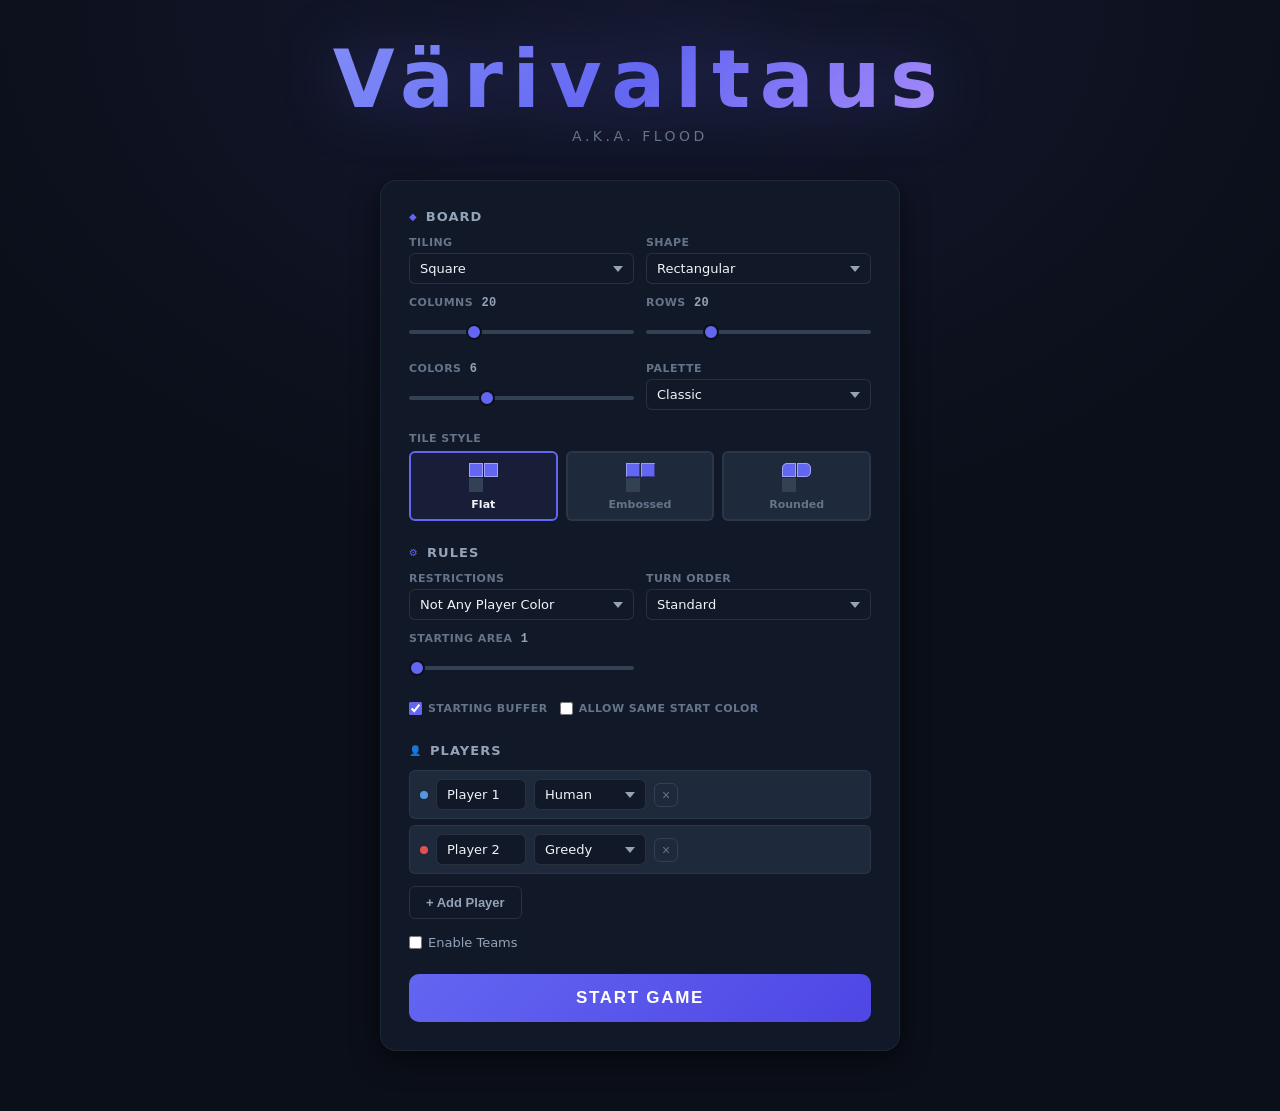
==== commit e6b965cd: "Add new board tiling types Add Basket Weave, Waffle, Triangular Weave, Two-Triangle Weave, Hex-Paral" ====
--- a/index.html
+++ b/index.html
@@ -27,23 +27,29 @@
                             <option value="brick">Brick</option>
                             <option value="triangle">Triangle</option>
                             <option value="hex">Hex</option>
-                            <option value="trihexagonal">Trihexagonal (3.6.3.6)</option>
-                            <option value="truncated-hexagonal">Truncated Hexagonal (3.12.12)</option>
-                            <option value="truncated-trihexagonal">Truncated Trihexagonal (4.6.12)</option>
-                            <option value="snub-square">Snub Square (3.3.4.3.4)</option>
-                            <option value="snub-trihexagonal">Snub Trihexagonal (3.3.3.3.6)</option>
-                            <option value="elongated-triangular">Elongated Triangular (3.3.3.4.4)</option>
+                            <option value="trihexagonal">Trihexagonal</option>
+                            <option value="truncated-hexagonal">Truncated Hexagonal</option>
+                            <option value="truncated-trihexagonal">Truncated Trihexagonal</option>
+                            <option value="snub-square">Snub Square</option>
+                            <option value="snub-trihexagonal">Snub Trihexagonal</option>
+                            <option value="elongated-triangular">Elongated Triangular</option>
                             <option value="rhombitrihexagonal">Rhombitrihex</option>
                             <option value="pentagon-cairo">Cairo Pentagon</option>
-                            <option value="pentagon-prismatic">Prismatic Pentagon (V3.3.3.4.4)</option>
-                            <option value="pentagon-floret">Floret Pentagon (V3.3.3.3.6)</option>
-                            <option value="deltoidal-trihexagonal">Deltoidal Trihexagonal (V3.4.6.4)</option>
-                            <option value="rhombille">Rhombille (V3.6.3.6)</option>
-                            <option value="triakis-triangular">Triakis Triangular (V3.12.12)</option>
-                            <option value="kisrhombille">Kisrhombille (V4.6.12)</option>
-                            <option value="tetrakis-square">Tetrakis Square (V4.8.8)</option>
-                            <option value="4.8.8">Octagon & Square (4.8.8)</option>
+                            <option value="pentagon-prismatic">Prismatic Pentagon</option>
+                            <option value="pentagon-floret">Floret Pentagon</option>
+                            <option value="deltoidal-trihexagonal">Deltoidal Trihexagonal</option>
+                            <option value="rhombille">Rhombille</option>
+                            <option value="triakis-triangular">Triakis Triangular</option>
+                            <option value="kisrhombille">Kisrhombille</option>
+                            <option value="tetrakis-square">Tetrakis Square</option>
+                            <option value="4.8.8">Octagon & Square</option>
                             <option value="pythagorean">Pythagorean</option>
+                            <option value="basket-weave">Basket Weave</option>
+                            <option value="waffle">Waffle</option>
+                            <option value="triangular-weave">Triangular Weave</option>
+                            <option value="two-triangle-weave">Two-Triangle Weave</option>
+                            <option value="hex-parallelogram-weave">Hex-Parallelogram Weave</option>
+                            <option value="trapezoid-triangle-weave">Trapezoid-Triangle Weave</option>
                             <option value="voronoi-jittered">Voronoi (Jittered)</option>
                             <option value="voronoi-random">Voronoi (Random)</option>
                         </select>
@@ -147,46 +153,6 @@
                 </div>
             </div>
 
-            <div class="setup-section fairness-setup-section">
-                <div class="section-heading">
-                    <span class="section-icon">⚖</span> Board Fairness
-                </div>
-                <label class="check-label fairness-master-toggle"><input type="checkbox" id="human-fairness-enabled"> Filter generated boards <span class="experimental-label">experimental</span></label>
-                <div class="setup-grid fairness-options" id="human-fairness-options">
-                    <div class="setup-group">
-                        <label for="human-fairness-mode">Mode</label>
-                        <select id="human-fairness-mode" disabled>
-                            <option value="balanced">Balanced</option>
-                            <option value="handicap">Handicap</option>
-                        </select>
-                    </div>
-                    <div class="setup-group" id="human-fairness-target-group">
-                        <label for="human-fairness-target">Favored Player</label>
-                        <select id="human-fairness-target" disabled>
-                            <option value="0">Player 1</option>
-                            <option value="1">Player 2</option>
-                        </select>
-                    </div>
-                    <div class="setup-group" id="human-fairness-threshold-group">
-                        <label>Balanced Threshold <output id="human-fairness-threshold-val">0.10</output></label>
-                        <input type="range" id="human-fairness-threshold" value="0.10" min="0.03" max="0.30" step="0.01" disabled oninput="document.getElementById('human-fairness-threshold-val').textContent=Number(this.value).toFixed(2)">
-                    </div>
-                    <div class="setup-group" id="human-fairness-strength-group">
-                        <label for="human-fairness-strength">Handicap Strength</label>
-                        <select id="human-fairness-strength" disabled>
-                            <option value="mild">Mild bias</option>
-                            <option value="medium">Medium bias</option>
-                            <option value="strong">Strong bias</option>
-                        </select>
-                    </div>
-                    <div class="setup-group">
-                        <label>Max Attempts <output id="human-fairness-attempts-val">32</output></label>
-                        <input type="range" id="human-fairness-attempts" value="32" min="1" max="128" step="1" disabled oninput="document.getElementById('human-fairness-attempts-val').textContent=this.value">
-                    </div>
-                </div>
-                <p class="fairness-help">Off by default. Uses static human-position heuristics only; no bot games are simulated.</p>
-            </div>
-
             <div class="setup-section">
                 <div class="section-heading">
                     <span class="section-icon">👤</span> Players
@@ -212,7 +178,6 @@
     <div id="game-screen" hidden>
         <div id="game-top-bar">
             <div id="scoreboard"></div>
-            <div id="fairness-badge" class="fairness-badge" hidden></div>
             <div id="turn-counter">
                 <span class="turn-label">Turn</span>
                 <span id="turn-count">0</span>
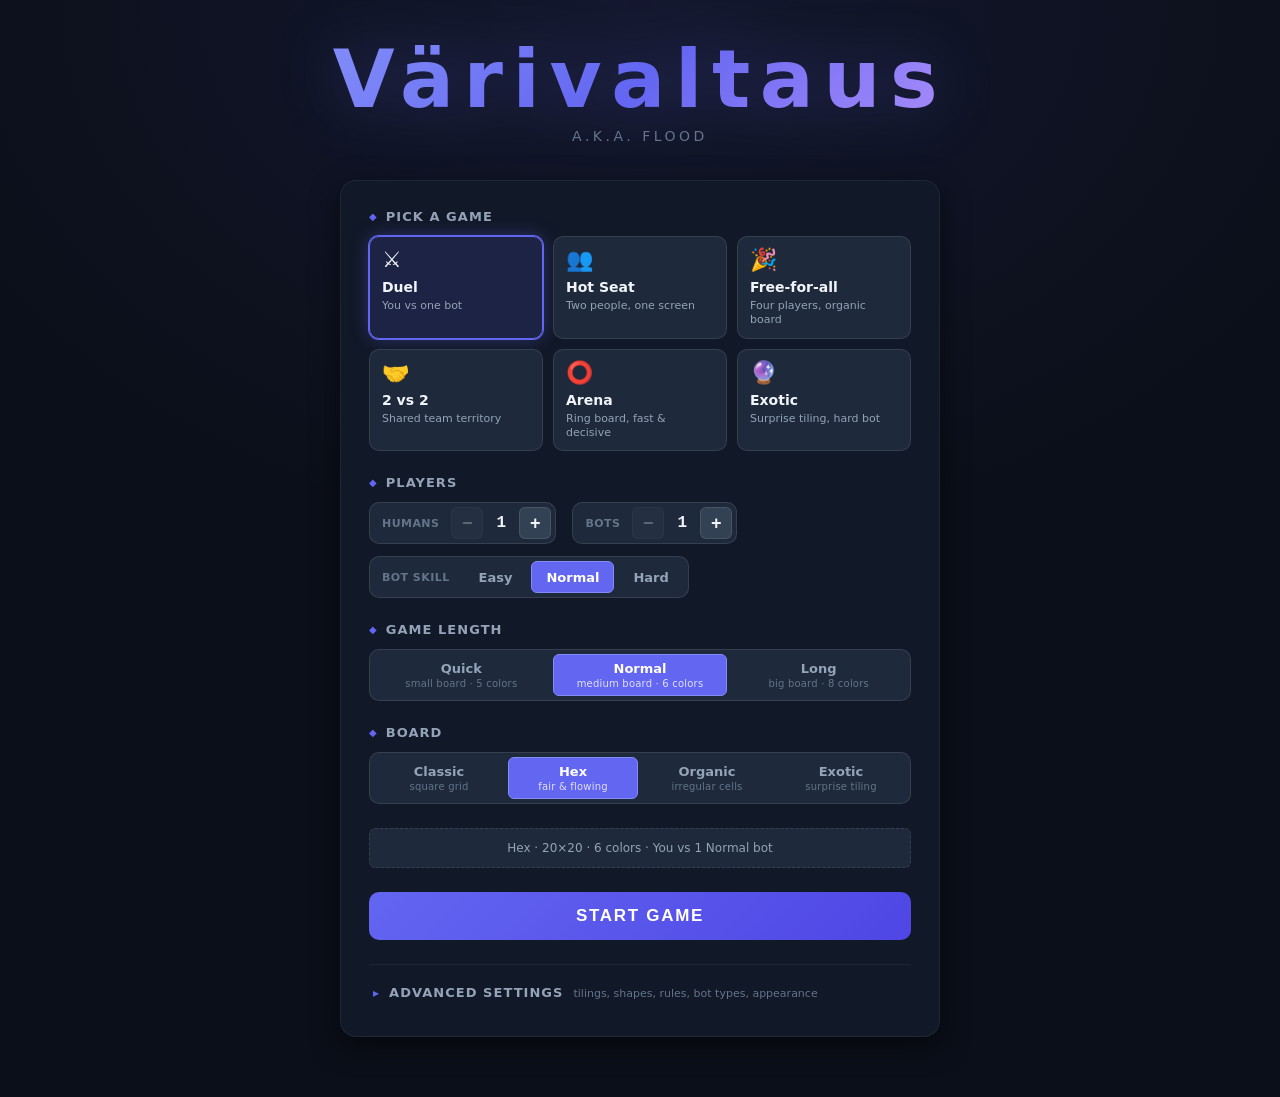
==== commit 42a4853b: "Change to a simplified UI with advanced settings as an option" ====
--- a/index.html
+++ b/index.html
@@ -14,163 +14,236 @@
             <p class="game-subtitle">a.k.a. Flood</p>
         </div>
 
-        <div id="setup-panel" class="setup-card">
-            <div class="setup-section">
-                <div class="section-heading">
-                    <span class="section-icon">◆</span> Board
-                </div>
-                <div class="setup-grid">
-                    <div class="setup-group">
-                        <label for="board-type">Tiling</label>
-                        <select id="board-type">
-                            <option value="square">Square</option>
-                            <option value="brick">Brick</option>
-                            <option value="triangle">Triangle</option>
-                            <option value="hex">Hex</option>
-                            <option value="trihexagonal">Trihexagonal</option>
-                            <option value="truncated-hexagonal">Truncated Hexagonal</option>
-                            <option value="truncated-trihexagonal">Truncated Trihexagonal</option>
-                            <option value="snub-square">Snub Square</option>
-                            <option value="snub-trihexagonal">Snub Trihexagonal</option>
-                            <option value="elongated-triangular">Elongated Triangular</option>
-                            <option value="rhombitrihexagonal">Rhombitrihex</option>
-                            <option value="pentagon-cairo">Cairo Pentagon</option>
-                            <option value="pentagon-prismatic">Prismatic Pentagon</option>
-                            <option value="pentagon-floret">Floret Pentagon</option>
-                            <option value="deltoidal-trihexagonal">Deltoidal Trihexagonal</option>
-                            <option value="rhombille">Rhombille</option>
-                            <option value="triakis-triangular">Triakis Triangular</option>
-                            <option value="kisrhombille">Kisrhombille</option>
-                            <option value="tetrakis-square">Tetrakis Square</option>
-                            <option value="4.8.8">Octagon & Square</option>
-                            <option value="pythagorean">Pythagorean</option>
-                            <option value="basket-weave">Basket Weave</option>
-                            <option value="waffle">Waffle</option>
-                            <option value="triangular-weave">Triangular Weave</option>
-                            <option value="two-triangle-weave">Two-Triangle Weave</option>
-                            <option value="hex-parallelogram-weave">Hex-Parallelogram Weave</option>
-                            <option value="trapezoid-triangle-weave">Trapezoid-Triangle Weave</option>
-                            <option value="voronoi-jittered">Voronoi (Jittered)</option>
-                            <option value="voronoi-random">Voronoi (Random)</option>
+        <div id="setup-panel" class="setup-card quick-card">
+
+            <!-- ---------- Quick setup ---------- -->
+            <div id="quick-setup">
+                <div class="setup-section">
+                    <div class="section-heading">
+                        <span class="section-icon">◆</span> Pick a game
+                        <span id="preset-status" class="preset-status" hidden>Custom</span>
+                    </div>
+                    <div id="preset-grid" class="preset-grid"></div>
+                </div>
+
+                <div class="setup-section">
+                    <div class="section-heading"><span class="section-icon">◆</span> Players</div>
+                    <div class="quick-row">
+                        <div class="stepper" data-knob="humans">
+                            <span class="stepper-label">Humans</span>
+                            <button type="button" class="stepper-btn" data-dir="-1" aria-label="Fewer humans">−</button>
+                            <output class="stepper-val">1</output>
+                            <button type="button" class="stepper-btn" data-dir="1" aria-label="More humans">+</button>
+                        </div>
+                        <div class="stepper" data-knob="bots">
+                            <span class="stepper-label">Bots</span>
+                            <button type="button" class="stepper-btn" data-dir="-1" aria-label="Fewer bots">−</button>
+                            <output class="stepper-val">1</output>
+                            <button type="button" class="stepper-btn" data-dir="1" aria-label="More bots">+</button>
+                        </div>
+                    </div>
+                    <div class="quick-row">
+                        <div class="seg" data-knob="difficulty" role="radiogroup" aria-label="Bot difficulty">
+                            <span class="seg-label">Bot skill</span>
+                            <button type="button" class="seg-btn" data-value="easy">Easy</button>
+                            <button type="button" class="seg-btn" data-value="normal">Normal</button>
+                            <button type="button" class="seg-btn" data-value="hard">Hard</button>
+                        </div>
+                        <label class="chip-toggle" id="teams-chip" hidden>
+                            <input type="checkbox" id="quick-teams"> Play as 2 teams
+                        </label>
+                    </div>
+                </div>
+
+                <div class="setup-section">
+                    <div class="section-heading"><span class="section-icon">◆</span> Game length</div>
+                    <div class="seg seg-wide" data-knob="length" role="radiogroup" aria-label="Game length">
+                        <button type="button" class="seg-btn" data-value="quick"><b>Quick</b><small>small board · 5 colors</small></button>
+                        <button type="button" class="seg-btn" data-value="normal"><b>Normal</b><small>medium board · 6 colors</small></button>
+                        <button type="button" class="seg-btn" data-value="long"><b>Long</b><small>big board · 8 colors</small></button>
+                    </div>
+                </div>
+
+                <div class="setup-section">
+                    <div class="section-heading"><span class="section-icon">◆</span> Board</div>
+                    <div class="seg seg-wide" data-knob="board" role="radiogroup" aria-label="Board type">
+                        <button type="button" class="seg-btn" data-value="classic"><b>Classic</b><small>square grid</small></button>
+                        <button type="button" class="seg-btn" data-value="hex"><b>Hex</b><small>fair &amp; flowing</small></button>
+                        <button type="button" class="seg-btn" data-value="organic"><b>Organic</b><small>irregular cells</small></button>
+                        <button type="button" class="seg-btn" data-value="exotic"><b>Exotic</b><small>surprise tiling</small></button>
+                    </div>
+                </div>
+
+                <p id="setup-summary" class="setup-summary"></p>
+            </div>
+
+            <button id="start-button">START GAME</button>
+
+            <!-- ---------- Advanced (full control set; IDs consumed by js/main.js) ---------- -->
+            <details id="advanced-panel" class="advanced-panel">
+                <summary>
+                    <span class="adv-title">Advanced settings</span>
+                    <span class="adv-hint">tilings, shapes, rules, bot types, appearance</span>
+                </summary>
+                <div class="advanced-body">
+
+                <div class="setup-section">
+                    <div class="section-heading"><span class="section-icon">◆</span> Board</div>
+                    <div class="setup-grid">
+                        <div class="setup-group">
+                            <label for="board-type">Tiling</label>
+                            <select id="board-type">
+                                <option value="square">Square</option>
+                                <option value="brick">Brick</option>
+                                <option value="triangle">Triangle</option>
+                                <option value="hex">Hex</option>
+                                <option value="trihexagonal">Trihexagonal</option>
+                                <option value="truncated-hexagonal">Truncated Hexagonal</option>
+                                <option value="truncated-trihexagonal">Truncated Trihexagonal</option>
+                                <option value="snub-square">Snub Square</option>
+                                <option value="snub-trihexagonal">Snub Trihexagonal</option>
+                                <option value="elongated-triangular">Elongated Triangular</option>
+                                <option value="rhombitrihexagonal">Rhombitrihex</option>
+                                <option value="pentagon-cairo">Cairo Pentagon</option>
+                                <option value="pentagon-prismatic">Prismatic Pentagon</option>
+                                <option value="pentagon-floret">Floret Pentagon</option>
+                                <option value="deltoidal-trihexagonal">Deltoidal Trihexagonal</option>
+                                <option value="rhombille">Rhombille</option>
+                                <option value="triakis-triangular">Triakis Triangular</option>
+                                <option value="kisrhombille">Kisrhombille</option>
+                                <option value="tetrakis-square">Tetrakis Square</option>
+                                <option value="4.8.8">Octagon & Square</option>
+                                <option value="pythagorean">Pythagorean</option>
+                                <option value="basket-weave">Basket Weave</option>
+                                <option value="waffle">Waffle</option>
+                                <option value="triangular-weave">Triangular Weave</option>
+                                <option value="two-triangle-weave">Two-Triangle Weave</option>
+                                <option value="hex-parallelogram-weave">Hex-Parallelogram Weave</option>
+                                <option value="trapezoid-triangle-weave">Trapezoid-Triangle Weave</option>
+                                <option value="voronoi-jittered">Voronoi (Jittered)</option>
+                                <option value="voronoi-random">Voronoi (Random)</option>
+                            </select>
+                        </div>
+                        <div class="setup-group">
+                            <label for="board-shape">Shape</label>
+                            <select id="board-shape">
+                                <option value="rectangular">Rectangular</option>
+                                <option value="triangular">Triangular</option>
+                                <option value="hexagonal">Hexagonal</option>
+                                <option value="circular">Circular</option>
+                                <option value="ellipse-v">Ellipse (V)</option>
+                                <option value="ellipse-h">Ellipse (H)</option>
+                                <option value="gemstone">Gemstone</option>
+                                <option value="donut">Donut</option>
+                                <option value="hourglass-v">Hourglass (V)</option>
+                                <option value="hourglass-h">Hourglass (H)</option>
+                                <option value="plus">Plus-sign</option>
+                            </select>
+                        </div>
+                        <div class="setup-group" id="cols-group">
+                            <label>Columns <output id="board-cols-val">20</output></label>
+                            <input type="range" id="board-cols" value="20" min="5" max="60" step="1" oninput="document.getElementById('board-cols-val').textContent=this.value">
+                        </div>
+                        <div class="setup-group" id="rows-group">
+                            <label>Rows <output id="board-rows-val">20</output></label>
+                            <input type="range" id="board-rows" value="20" min="5" max="60" step="1" oninput="document.getElementById('board-rows-val').textContent=this.value">
+                        </div>
+                        <div class="setup-group" id="size-group" style="display:none;">
+                            <label>Size <output id="board-size-val">25</output></label>
+                            <input type="range" id="board-size" value="25" min="10" max="80" step="1" oninput="document.getElementById('board-size-val').textContent=this.value">
+                        </div>
+                        <div class="setup-group">
+                            <label>Colors <output id="color-count-val">6</output></label>
+                            <input type="range" id="color-count" value="6" min="3" max="12" step="1" oninput="document.getElementById('color-count-val').textContent=this.value">
+                        </div>
+                    </div>
+                </div>
+
+                <div class="setup-section">
+                    <div class="section-heading"><span class="section-icon">◆</span> Rules</div>
+                    <div class="setup-grid">
+                        <div class="setup-group">
+                            <label for="color-restrictions">Restrictions</label>
+                            <select id="color-restrictions">
+                                <option value="notOwnColor">Not Own Color</option>
+                                <option value="notAnyPlayerColor" selected>Not Any Player Color</option>
+                                <option value="notAdjacentEnemyColor">Not Adjacent Enemy</option>
+                            </select>
+                        </div>
+                        <div class="setup-group">
+                            <label for="turn-order">Turn Order</label>
+                            <select id="turn-order">
+                                <option value="players">Standard</option>
+                                <option value="snake">Snake</option>
+                            </select>
+                        </div>
+                        <div class="setup-group">
+                            <label>Starting Area <output id="starting-area-size-val">3</output></label>
+                            <input type="range" id="starting-area-size" value="3" min="1" max="10" step="1" oninput="document.getElementById('starting-area-size-val').textContent=this.value">
+                        </div>
+                        <div class="setup-group setup-group-checks">
+                            <label class="check-label"><input type="checkbox" id="starting-area-buffer" checked> Starting buffer</label>
+                            <label class="check-label"><input type="checkbox" id="allow-same-starting-color"> Allow same start color</label>
+                        </div>
+                    </div>
+                </div>
+
+                <div class="setup-section">
+                    <div class="section-heading"><span class="section-icon">👤</span> Players</div>
+                    <div id="player-setup-list"></div>
+                    <button id="add-player-button" class="btn-ghost">+ Add Player</button>
+
+                    <div class="teams-toggle-row">
+                        <label class="check-label"><input type="checkbox" id="enable-teams"> Enable Teams</label>
+                        <select id="team-territory" class="team-territory-select" style="display:none;">
+                            <option value="separatePlayers">Separate territory</option>
+                            <option value="merged">Merged territory</option>
                         </select>
                     </div>
-                    <div class="setup-group">
-                        <label for="board-shape">Shape</label>
-                        <select id="board-shape">
-                            <option value="rectangular">Rectangular</option>
-                            <option value="triangular">Triangular</option>
-                            <option value="hexagonal">Hexagonal</option>
-                            <option value="circular">Circular</option>
-                            <option value="ellipse-v">Ellipse (V)</option>
-                            <option value="ellipse-h">Ellipse (H)</option>
-                            <option value="gemstone">Gemstone</option>
-                            <option value="donut">Donut</option>
-                            <option value="hourglass-v">Hourglass (V)</option>
-                            <option value="hourglass-h">Hourglass (H)</option>
-                            <option value="plus">Plus-sign</option>
-                        </select>
-                    </div>
-                    <div class="setup-group" id="cols-group">
-                        <label>Columns <output id="board-cols-val">20</output></label>
-                        <input type="range" id="board-cols" value="20" min="5" max="60" step="1" oninput="document.getElementById('board-cols-val').textContent=this.value">
-                    </div>
-                    <div class="setup-group" id="rows-group">
-                        <label>Rows <output id="board-rows-val">20</output></label>
-                        <input type="range" id="board-rows" value="20" min="5" max="60" step="1" oninput="document.getElementById('board-rows-val').textContent=this.value">
-                    </div>
-                    <div class="setup-group" id="size-group" style="display:none;">
-                        <label>Size <output id="board-size-val">25</output></label>
-                        <input type="range" id="board-size" value="25" min="10" max="80" step="1" oninput="document.getElementById('board-size-val').textContent=this.value">
-                    </div>
-                    <div class="setup-group">
-                        <label>Colors <output id="color-count-val">6</output></label>
-                        <input type="range" id="color-count" value="6" min="3" max="12" step="1" oninput="document.getElementById('color-count-val').textContent=this.value">
-                    </div>
-                    <div class="setup-group">
-                        <label for="palette">Palette</label>
-                        <select id="palette"></select>
-                    </div>
-                </div>
-                <div class="tile-style-group">
-                    <label>Tile Style</label>
-                    <div class="tile-style-selector" id="tile-style-selector">
-                        <button type="button" class="ts-btn active" data-style="flat">
-                            <span class="ts-preview ts-flat"><span></span><span></span><span></span></span>
-                            Flat
-                        </button>
-                        <button type="button" class="ts-btn" data-style="embossed">
-                            <span class="ts-preview ts-embossed"><span></span><span></span><span></span></span>
-                            Embossed
-                        </button>
-                        <button type="button" class="ts-btn" data-style="rounded">
-                            <span class="ts-preview ts-rounded"><span></span><span></span><span></span></span>
-                            Rounded
-                        </button>
-                    </div>
-                    <input type="hidden" id="tile-style" value="flat">
-                    <div class="tile-style-options" id="emboss-options" hidden>
-                        <label>Emboss Size <output id="emboss-size-val">1.5</output></label>
-                        <input type="range" id="emboss-size" min="0.5" max="4" step="0.5" value="1.5" oninput="document.getElementById('emboss-size-val').value=this.value">
-                        <label>Emboss Strength <output id="emboss-opacity-val">50</output>%</label>
-                        <input type="range" id="emboss-opacity" min="10" max="100" step="5" value="50" oninput="document.getElementById('emboss-opacity-val').value=this.value">
-                    </div>
-                    <div class="tile-style-options" id="gutter-options" hidden>
-                        <label>Gutter Size <output id="gutter-size-val">4</output>%</label>
-                        <input type="range" id="gutter-size" min="0" max="15" step="1" value="4" oninput="document.getElementById('gutter-size-val').value=this.value">
-                    </div>
-                </div>
-            </div>
-
-            <div class="setup-section">
-                <div class="section-heading">
-                    <span class="section-icon">⚙</span> Rules
-                </div>
-                <div class="setup-grid">
-                    <div class="setup-group">
-                        <label for="color-restrictions">Restrictions</label>
-                        <select id="color-restrictions">
-                            <option value="notOwnColor">Not Own Color</option>
-                            <option value="notAnyPlayerColor" selected>Not Any Player Color</option>
-                            <option value="notAdjacentEnemyColor">Not Adjacent Enemy</option>
-                        </select>
-                    </div>
-                    <div class="setup-group">
-                        <label for="turn-order">Turn Order</label>
-                        <select id="turn-order">
-                            <option value="players">Standard</option>
-                            <option value="snake">Snake</option>
-                        </select>
-                    </div>
-
-                    <div class="setup-group">
-                        <label>Starting Area <output id="starting-area-size-val">1</output></label>
-                        <input type="range" id="starting-area-size" value="1" min="1" max="10" step="1" oninput="document.getElementById('starting-area-size-val').textContent=this.value">
-                    </div>
-                    <div class="setup-group setup-group-checks">
-                        <label class="check-label"><input type="checkbox" id="starting-area-buffer" checked> Starting buffer</label>
-                        <label class="check-label"><input type="checkbox" id="allow-same-starting-color"> Allow same start color</label>
-                    </div>
-                </div>
-            </div>
-
-            <div class="setup-section">
-                <div class="section-heading">
-                    <span class="section-icon">👤</span> Players
-                </div>
-                <div id="player-setup-list"></div>
-                <button id="add-player-button" class="btn-ghost">+ Add Player</button>
-
-                <div class="teams-toggle-row">
-                    <label class="check-label"><input type="checkbox" id="enable-teams"> Enable Teams</label>
-                    <select id="team-territory" class="team-territory-select" style="display:none;">
-                        <option value="separatePlayers">Separate territory</option>
-                        <option value="merged">Merged territory</option>
-                    </select>
-                </div>
-                <div id="team-assign-panel" style="display:none;"></div>
-            </div>
-
-            <button id="start-button">START GAME</button>
+                    <div id="team-assign-panel" style="display:none;"></div>
+                </div>
+
+                <div class="setup-section">
+                    <div class="section-heading"><span class="section-icon">◆</span> Appearance</div>
+                    <div class="setup-grid">
+                        <div class="setup-group">
+                            <label for="palette">Palette</label>
+                            <select id="palette"></select>
+                        </div>
+                    </div>
+                    <div class="tile-style-group">
+                        <label>Tile Style</label>
+                        <div class="tile-style-selector" id="tile-style-selector">
+                            <button type="button" class="ts-btn active" data-style="flat">
+                                <span class="ts-preview ts-flat"><span></span><span></span><span></span></span>
+                                Flat
+                            </button>
+                            <button type="button" class="ts-btn" data-style="embossed">
+                                <span class="ts-preview ts-embossed"><span></span><span></span><span></span></span>
+                                Embossed
+                            </button>
+                            <button type="button" class="ts-btn" data-style="rounded">
+                                <span class="ts-preview ts-rounded"><span></span><span></span><span></span></span>
+                                Rounded
+                            </button>
+                        </div>
+                        <input type="hidden" id="tile-style" value="flat">
+                        <div class="tile-style-options" id="emboss-options" hidden>
+                            <label>Emboss Size <output id="emboss-size-val">1.5</output></label>
+                            <input type="range" id="emboss-size" min="0.5" max="4" step="0.5" value="1.5" oninput="document.getElementById('emboss-size-val').value=this.value">
+                            <label>Emboss Strength <output id="emboss-opacity-val">50</output>%</label>
+                            <input type="range" id="emboss-opacity" min="10" max="100" step="5" value="50" oninput="document.getElementById('emboss-opacity-val').value=this.value">
+                        </div>
+                        <div class="tile-style-options" id="gutter-options" hidden>
+                            <label>Gutter Size <output id="gutter-size-val">4</output>%</label>
+                            <input type="range" id="gutter-size" min="0" max="15" step="1" value="4" oninput="document.getElementById('gutter-size-val').value=this.value">
+                        </div>
+                    </div>
+                </div>
+
+                <p class="setup-switch"><a href="advanced.html">Open the full settings page →</a></p>
+                </div>
+            </details>
         </div>
     </div>
 
--- a/style.css
+++ b/style.css
@@ -929,71 +929,230 @@
     .color-btn { width: 48px; height: 48px; }
 }
 
-/* Human board fairness filtering */
-.fairness-setup-section {
-    border-top: 1px solid var(--border-subtle);
-    padding-top: 18px;
-}
-
-.fairness-master-toggle {
-    align-self: flex-start;
-}
-
-.experimental-label {
-    margin-left: 6px;
-    padding: 1px 6px;
-    border: 1px solid var(--border-subtle);
+/* ===== QUICK SETUP ===== */
+.quick-card { max-width: 600px; }
+#quick-setup { display: flex; flex-direction: column; gap: 24px; }
+
+.preset-status {
+    margin-left: auto;
+    font-size: 10px;
+    font-weight: 700;
+    letter-spacing: 0.08em;
+    color: var(--warning);
+    background: rgba(245,158,11,0.12);
+    border: 1px solid rgba(245,158,11,0.35);
+    padding: 2px 8px;
     border-radius: 999px;
-    font-size: 10px;
-    color: var(--text-muted);
+}
+.preset-status[hidden] { display: none; }
+
+.preset-grid {
+    display: grid;
+    grid-template-columns: repeat(3, 1fr);
+    gap: 10px;
+}
+.preset-card {
+    display: flex;
+    flex-direction: column;
+    align-items: flex-start;
+    gap: 4px;
+    padding: 12px 12px 10px;
+    text-align: left;
+    font-family: var(--font);
+    color: var(--text-primary);
+    background: var(--bg-surface);
+    border: 1px solid var(--border-default);
+    border-radius: var(--radius-md);
+    cursor: pointer;
+    transition: border-color var(--transition), background var(--transition), box-shadow var(--transition), transform var(--transition);
+}
+.preset-card:hover { border-color: var(--border-emphasis); background: var(--bg-elevated); }
+.preset-card:active { transform: scale(0.98); }
+.preset-card.active {
+    border-color: var(--accent);
+    background: rgba(99,102,241,0.14);
+    box-shadow: 0 0 0 1px var(--accent), 0 0 18px var(--accent-glow);
+}
+.preset-icon { font-size: 22px; line-height: 1; }
+.preset-name { font-size: 14px; font-weight: 700; margin-top: 4px; }
+.preset-desc { font-size: 11px; color: var(--text-secondary); line-height: 1.3; }
+
+.quick-row {
+    display: flex;
+    flex-wrap: wrap;
+    align-items: center;
+    gap: 10px 16px;
+}
+
+/* Stepper */
+.stepper {
+    display: inline-flex;
+    align-items: center;
+    gap: 2px;
+    padding: 4px 4px 4px 12px;
+    background: var(--bg-surface);
+    border: 1px solid var(--border-default);
+    border-radius: var(--radius-md);
+}
+.stepper-label {
+    font-size: 11px;
+    font-weight: 600;
     text-transform: uppercase;
     letter-spacing: 0.04em;
-}
-
-.fairness-options[hidden],
-.fairness-options [hidden] {
-    display: none !important;
-}
-
-.fairness-help {
-    margin: 0;
-    font-size: 12px;
-    line-height: 1.45;
-    color: var(--text-muted);
-}
-
-.fairness-badge {
-    justify-self: center;
-    max-width: min(460px, 44vw);
-    padding: 6px 10px;
-    border: 1px solid var(--border-subtle);
-    border-radius: 999px;
-    background: var(--bg-secondary);
-    color: var(--text-secondary);
+    color: var(--text-muted);
+    margin-right: 10px;
+}
+.stepper-btn {
+    width: 32px;
+    height: 32px;
+    font-size: 18px;
+    font-weight: 600;
+    line-height: 1;
+    color: var(--text-primary);
+    background: var(--bg-elevated);
+    border: 1px solid var(--border-default);
+    border-radius: var(--radius-sm);
+    cursor: pointer;
+    transition: background var(--transition), border-color var(--transition), opacity var(--transition);
+}
+.stepper-btn:hover:not(:disabled) { background: var(--bg-hover); border-color: var(--border-emphasis); }
+.stepper-btn:disabled { opacity: 0.3; cursor: not-allowed; }
+.stepper-val {
+    min-width: 32px;
+    text-align: center;
+    font-family: var(--font-mono);
+    font-size: 16px;
+    font-weight: 700;
+}
+
+/* Segmented control */
+.seg {
+    display: inline-flex;
+    align-items: stretch;
+    padding: 4px;
+    gap: 4px;
+    background: var(--bg-surface);
+    border: 1px solid var(--border-default);
+    border-radius: var(--radius-md);
+}
+.seg-wide { display: flex; width: 100%; }
+.seg-wide .seg-btn { flex: 1; }
+.seg-label {
+    align-self: center;
     font-size: 11px;
     font-weight: 600;
+    text-transform: uppercase;
+    letter-spacing: 0.04em;
+    color: var(--text-muted);
+    padding: 0 10px 0 8px;
+}
+.seg-btn {
+    display: flex;
+    flex-direction: column;
+    align-items: center;
+    justify-content: center;
+    gap: 2px;
+    min-height: 32px;
+    padding: 6px 14px;
+    font-family: var(--font);
+    font-size: 13px;
+    font-weight: 600;
+    color: var(--text-secondary);
+    background: transparent;
+    border: 1px solid transparent;
+    border-radius: var(--radius-sm);
+    cursor: pointer;
+    transition: color var(--transition), background var(--transition), border-color var(--transition);
+}
+.seg-btn small {
+    font-size: 10px;
+    font-weight: 500;
+    color: var(--text-muted);
     letter-spacing: 0.02em;
-    white-space: nowrap;
-    overflow: hidden;
-    text-overflow: ellipsis;
-}
-
-.fairness-excellent,
-.fairness-balanced {
-    border-color: rgba(34, 197, 94, 0.35);
-}
-
-.fairness-biased,
-.fairness-strongly-biased {
-    border-color: rgba(245, 158, 11, 0.4);
-}
-
-@media (max-width: 700px) {
-    .fairness-badge {
-        order: 3;
-        grid-column: 1 / -1;
-        max-width: 100%;
-        justify-self: stretch;
-        text-align: center;
-    }
-}
+}
+.seg-btn:hover { color: var(--text-primary); background: var(--bg-elevated); }
+.seg-btn.active {
+    color: #fff;
+    background: var(--accent);
+    border-color: var(--accent-hover);
+}
+.seg-btn.active small { color: rgba(255,255,255,0.8); }
+.seg-disabled { opacity: 0.4; pointer-events: none; }
+
+/* Teams chip */
+.chip-toggle {
+    display: inline-flex;
+    align-items: center;
+    gap: 8px;
+    padding: 8px 14px;
+    font-size: 13px;
+    font-weight: 600;
+    color: var(--text-secondary);
+    background: var(--bg-surface);
+    border: 1px solid var(--border-default);
+    border-radius: var(--radius-md);
+    cursor: pointer;
+    transition: border-color var(--transition), color var(--transition);
+}
+.chip-toggle:hover { border-color: var(--border-emphasis); color: var(--text-primary); }
+.chip-toggle:has(input:checked) { border-color: var(--accent); color: var(--text-primary); background: rgba(99,102,241,0.14); }
+.chip-toggle[hidden] { display: none; }
+
+.setup-summary {
+    font-size: 12px;
+    color: var(--text-secondary);
+    text-align: center;
+    line-height: 1.5;
+    padding: 10px 12px;
+    background: var(--bg-surface);
+    border: 1px dashed var(--border-default);
+    border-radius: var(--radius-sm);
+}
+
+/* Advanced disclosure */
+.advanced-panel {
+    border-top: 1px solid var(--border-subtle);
+    padding-top: 12px;
+}
+.advanced-panel > summary {
+    display: flex;
+    align-items: baseline;
+    gap: 10px;
+    cursor: pointer;
+    list-style: none;
+    padding: 8px 4px;
+    border-radius: var(--radius-sm);
+    transition: background var(--transition);
+}
+.advanced-panel > summary::-webkit-details-marker { display: none; }
+.advanced-panel > summary::before {
+    content: '▸';
+    color: var(--accent);
+    font-size: 12px;
+    transition: transform var(--transition);
+    align-self: center;
+}
+.advanced-panel[open] > summary::before { transform: rotate(90deg); }
+.advanced-panel > summary:hover { background: var(--bg-surface); }
+.adv-title {
+    font-size: 13px;
+    font-weight: 700;
+    text-transform: uppercase;
+    letter-spacing: 0.08em;
+    color: var(--text-secondary);
+}
+.adv-hint { font-size: 11px; color: var(--text-muted); }
+.advanced-body { display: flex; flex-direction: column; gap: 24px; padding-top: 16px; }
+
+.setup-switch { font-size: 12px; text-align: center; }
+.setup-switch a { color: var(--text-muted); text-decoration: none; border-bottom: 1px dotted var(--text-muted); }
+.setup-switch a:hover { color: var(--accent); border-color: var(--accent); }
+.setup-header .setup-switch { margin-top: 10px; }
+
+@media (max-width: 600px) {
+    .preset-grid { grid-template-columns: repeat(2, 1fr); gap: 8px; }
+    .seg-wide .seg-btn { padding: 6px 6px; }
+    .seg-btn small { display: none; }
+    .quick-row { gap: 8px; }
+    .stepper-label { margin-right: 6px; }
+}
